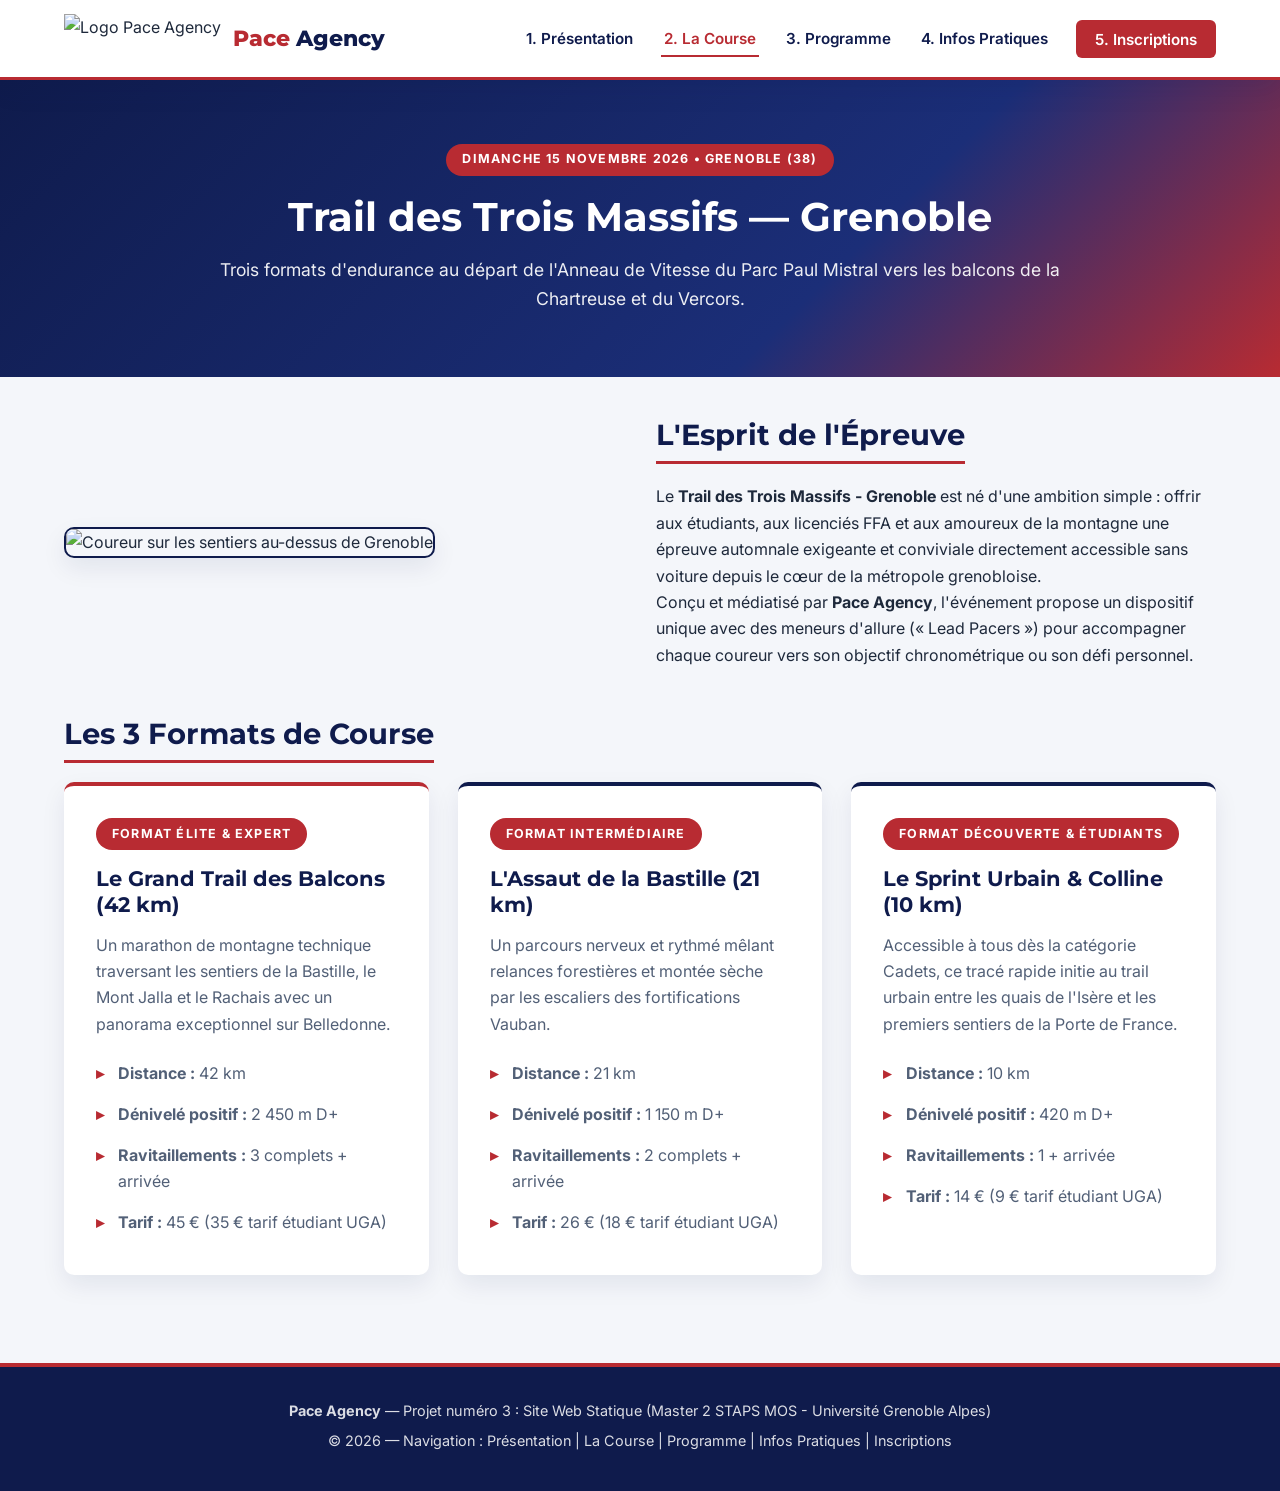
==== evenement.html @ 7b1cb32c "Add files via upload" ====
<!DOCTYPE html>
<html lang="fr">
<head>
    <meta charset="UTF-8">
    <meta name="viewport" content="width=device-width, initial-scale=1.0">
    <title>La Course | Trail des Trois Massifs - Grenoble</title>
    <link rel="stylesheet" href="style.css">
</head>
<body>

    <header class="site-header">
        <nav class="navbar">
            <a href="index.html" class="brand">
                <img src="images/logo-pace.png" alt="Logo Pace Agency" class="brand-logo">
                <span class="brand-title"><span class="brand-pace">Pace</span> <span class="brand-agency">Agency</span></span>
            </a>
            <ul class="nav-links">
                <li><a href="index.html">1. Présentation</a></li>
                <li><a href="evenement.html" class="active">2. La Course</a></li>
                <li><a href="programme.html">3. Programme</a></li>
                <li><a href="infos-pratiques.html">4. Infos Pratiques</a></li>
                <li><a href="inscriptions.html" class="btn-nav">5. Inscriptions</a></li>
            </ul>
        </nav>
    </header>

    <section class="page-hero">
        <div class="hero-container">
            <span class="badge">Dimanche 15 Novembre 2026 • Grenoble (38)</span>
            <h1>Trail des Trois Massifs — Grenoble</h1>
            <p>Trois formats d'endurance au départ de l'Anneau de Vitesse du Parc Paul Mistral vers les balcons de la Chartreuse et du Vercors.</p>
        </div>
    </section>

    <main class="main-container">
        <section class="section-block">
            <div class="grid-2">
                <div>
                    <img src="images/trail-grenoble.jpg" alt="Coureur sur les sentiers au-dessus de Grenoble" class="feature-image">
                </div>
                <div>
                    <h2 class="section-title">L'Esprit de l'Épreuve</h2>
                    <p>Le <strong>Trail des Trois Massifs - Grenoble</strong> est né d'une ambition simple : offrir aux étudiants, aux licenciés FFA et aux amoureux de la montagne une épreuve automnale exigeante et conviviale directement accessible sans voiture depuis le cœur de la métropole grenobloise.</p>
                    <p>Conçu et médiatisé par <strong>Pace Agency</strong>, l'événement propose un dispositif unique avec des meneurs d'allure (« Lead Pacers ») pour accompagner chaque coureur vers son objectif chronométrique ou son défi personnel.</p>
                </div>
            </div>
        </section>

        <section class="section-block">
            <h2 class="section-title">Les 3 Formats de Course</h2>
            <div class="grid-3">
                <article class="card card-accent">
                    <span class="badge">Format Élite & Expert</span>
                    <h3>Le Grand Trail des Balcons (42 km)</h3>
                    <p>Un marathon de montagne technique traversant les sentiers de la Bastille, le Mont Jalla et le Rachais avec un panorama exceptionnel sur Belledonne.</p>
                    <ul class="styled-list">
                        <li><strong>Distance :</strong> 42 km</li>
                        <li><strong>Dénivelé positif :</strong> 2 450 m D+</li>
                        <li><strong>Ravitaillements :</strong> 3 complets + arrivée</li>
                        <li><strong>Tarif :</strong> 45 € (35 € tarif étudiant UGA)</li>
                    </ul>
                </article>

                <article class="card">
                    <span class="badge">Format Intermédiaire</span>
                    <h3>L'Assaut de la Bastille (21 km)</h3>
                    <p>Un parcours nerveux et rythmé mêlant relances forestières et montée sèche par les escaliers des fortifications Vauban.</p>
                    <ul class="styled-list">
                        <li><strong>Distance :</strong> 21 km</li>
                        <li><strong>Dénivelé positif :</strong> 1 150 m D+</li>
                        <li><strong>Ravitaillements :</strong> 2 complets + arrivée</li>
                        <li><strong>Tarif :</strong> 26 € (18 € tarif étudiant UGA)</li>
                    </ul>
                </article>

                <article class="card">
                    <span class="badge">Format Découverte & Étudiants</span>
                    <h3>Le Sprint Urbain & Colline (10 km)</h3>
                    <p>Accessible à tous dès la catégorie Cadets, ce tracé rapide initie au trail urbain entre les quais de l'Isère et les premiers sentiers de la Porte de France.</p>
                    <ul class="styled-list">
                        <li><strong>Distance :</strong> 10 km</li>
                        <li><strong>Dénivelé positif :</strong> 420 m D+</li>
                        <li><strong>Ravitaillements :</strong> 1 + arrivée</li>
                        <li><strong>Tarif :</strong> 14 € (9 € tarif étudiant UGA)</li>
                    </ul>
                </article>
            </div>
        </section>
    </main>

    <footer class="site-footer">
        <p><strong>Pace Agency</strong> — Projet numéro 3 : Site Web Statique (Master 2 STAPS MOS - Université Grenoble Alpes)</p>
        <p>© 2026 — Navigation : <a href="index.html">Présentation</a> | <a href="evenement.html">La Course</a> | <a href="programme.html">Programme</a> | <a href="infos-pratiques.html">Infos Pratiques</a> | <a href="inscriptions.html">Inscriptions</a></p>
    </footer>

</body>
</html>
---- style.css ----
@import url('https://fonts.googleapis.com/css2?family=Inter:wght@300;400;500;600;700&family=Montserrat:wght@600;700;800&display=swap');

:root {
    --bleu-nuit: #0F1B4C;
    --rouge-tartan: #B82B32;
    --rouge-hover: #941F25;
    --gris-fond: #F4F6FA;
    --blanc: #FFFFFF;
    --texte: #1E293B;
    --texte-secondaire: #526077;
    --bordure: #E2E8F0;
    --ombre: 0 10px 25px rgba(15, 27, 76, 0.08);
}

* {
    margin: 0;
    padding: 0;
    box-sizing: border-box;
}

body {
    font-family: 'Inter', sans-serif;
    color: var(--texte);
    background-color: var(--gris-fond);
    line-height: 1.65;
    display: flex;
    flex-direction: column;
    min-height: 100vh;
}

h1, h2, h3, h4 {
    font-family: 'Montserrat', sans-serif;
    color: var(--bleu-nuit);
    line-height: 1.25;
}

a {
    text-decoration: none;
    color: inherit;
    transition: all 0.25s ease;
}

/* ================= EN-TÊTE ET NAVIGATION ================= */
.site-header {
    background-color: var(--blanc);
    border-bottom: 3px solid var(--rouge-tartan);
    box-shadow: var(--ombre);
    position: sticky;
    top: 0;
    z-index: 100;
}

.navbar {
    max-width: 1200px;
    margin: 0 auto;
    padding: 0.9rem 1.5rem;
    display: flex;
    justify-content: space-between;
    align-items: center;
    flex-wrap: wrap;
    gap: 1rem;
}

.brand {
    display: flex;
    align-items: center;
    gap: 12px;
}

.brand-logo {
    height: 48px;
    width: auto;
}

.brand-title {
    font-family: 'Montserrat', sans-serif;
    font-weight: 800;
    font-size: 1.35rem;
}

.brand-pace {
    color: var(--rouge-tartan);
}

.brand-agency {
    color: var(--bleu-nuit);
}

.nav-links {
    list-style: none;
    display: flex;
    gap: 1.5rem;
    align-items: center;
    flex-wrap: wrap;
}

.nav-links a {
    font-weight: 600;
    font-size: 0.95rem;
    color: var(--bleu-nuit);
    padding: 0.4rem 0.2rem;
    border-bottom: 2px solid transparent;
}

.nav-links a:hover,
.nav-links a.active {
    color: var(--rouge-tartan);
    border-bottom-color: var(--rouge-tartan);
}

.nav-links a.btn-nav {
    background-color: var(--rouge-tartan);
    color: var(--blanc);
    padding: 0.6rem 1.2rem;
    border-radius: 6px;
    border-bottom: none;
}

.nav-links a.btn-nav:hover,
.nav-links a.btn-nav.active {
    background-color: var(--bleu-nuit);
    color: var(--blanc);
}

/* ================= BANNIÈRE PRINCIPALE (HERO) ================= */
.page-hero {
    background: linear-gradient(135deg, var(--bleu-nuit) 0%, #1B2E78 65%, var(--rouge-tartan) 100%);
    color: var(--blanc);
    padding: 4rem 1.5rem;
    text-align: center;
}

.hero-container {
    max-width: 900px;
    margin: 0 auto;
}

.badge {
    display: inline-block;
    background-color: var(--rouge-tartan);
    color: var(--blanc);
    font-size: 0.78rem;
    font-weight: 700;
    text-transform: uppercase;
    letter-spacing: 1.2px;
    padding: 0.35rem 1rem;
    border-radius: 50px;
    margin-bottom: 1rem;
}

.page-hero h1 {
    color: var(--blanc);
    font-size: 2.5rem;
    margin-bottom: 0.85rem;
}

.page-hero p {
    font-size: 1.1rem;
    opacity: 0.92;
}

/* ================= CONTENEUR ET SECTIONS ================= */
.main-container {
    max-width: 1200px;
    width: 100%;
    margin: 2.5rem auto;
    padding: 0 1.5rem;
    flex: 1;
}

.section-block {
    margin-bottom: 3rem;
}

.section-title {
    font-size: 1.8rem;
    margin-bottom: 1.2rem;
    padding-bottom: 0.5rem;
    border-bottom: 3px solid var(--rouge-tartan);
    display: inline-block;
}

/* ================= GRILLES ET CARTES ================= */
.grid-2 {
    display: grid;
    grid-template-columns: repeat(auto-fit, minmax(320px, 1fr));
    gap: 2rem;
    align-items: center;
}

.grid-3 {
    display: grid;
    grid-template-columns: repeat(auto-fit, minmax(300px, 1fr));
    gap: 1.8rem;
}

.card {
    background-color: var(--blanc);
    border-radius: 10px;
    padding: 2rem;
    box-shadow: var(--ombre);
    border-top: 4px solid var(--bleu-nuit);
}

.card-accent {
    border-top-color: var(--rouge-tartan);
}

.card h3 {
    font-size: 1.3rem;
    margin-bottom: 0.85rem;
}

.card p {
    color: var(--texte-secondaire);
    margin-bottom: 1rem;
}

.feature-image {
    width: 100%;
    height: 320px;
    object-fit: cover;
    border-radius: 10px;
    box-shadow: var(--ombre);
    border: 2px solid var(--bleu-nuit);
}

/* ================= TABLEAUX (PROGRAMME) ================= */
.schedule-table {
    width: 100%;
    border-collapse: collapse;
    background-color: var(--blanc);
    border-radius: 10px;
    overflow: hidden;
    box-shadow: var(--ombre);
    margin-top: 1rem;
}

.schedule-table th {
    background-color: var(--bleu-nuit);
    color: var(--blanc);
    text-align: left;
    padding: 1rem 1.2rem;
    font-family: 'Montserrat', sans-serif;
    font-size: 0.95rem;
}

.schedule-table td {
    padding: 1rem 1.2rem;
    border-bottom: 1px solid var(--bordure);
    color: var(--texte);
}

.schedule-table tr:nth-child(even) {
    background-color: #F8FAFC;
}

.time-tag {
    font-weight: 700;
    color: var(--rouge-tartan);
    white-space: nowrap;
}

/* ================= LISTES ================= */
.styled-list {
    list-style: none;
    margin-top: 0.8rem;
}

.styled-list li {
    padding: 0.45rem 0;
    padding-left: 1.4rem;
    position: relative;
    color: var(--texte-secondaire);
}

.styled-list li::before {
    content: "▸";
    color: var(--rouge-tartan);
    font-weight: bold;
    position: absolute;
    left: 0;
}

/* ================= FORMULAIRE (INSCRIPTIONS) ================= */
.form-card {
    background-color: var(--blanc);
    padding: 2.5rem;
    border-radius: 10px;
    box-shadow: var(--ombre);
    border-top: 4px solid var(--rouge-tartan);
    max-width: 750px;
    margin: 0 auto;
}

.form-group {
    margin-bottom: 1.3rem;
}

.form-group label {
    display: block;
    font-weight: 600;
    margin-bottom: 0.45rem;
    color: var(--bleu-nuit);
}

.form-control {
    width: 100%;
    padding: 0.8rem 1rem;
    border: 1px solid #CBD5E1;
    border-radius: 6px;
    font-family: 'Inter', sans-serif;
    font-size: 0.95rem;
}

.form-control:focus {
    outline: none;
    border-color: var(--rouge-tartan);
}

.btn-primary {
    display: inline-block;
    background-color: var(--rouge-tartan);
    color: var(--blanc);
    font-family: 'Montserrat', sans-serif;
    font-weight: 700;
    padding: 0.85rem 1.8rem;
    border-radius: 6px;
    border: none;
    cursor: pointer;
}

.btn-primary:hover {
    background-color: var(--rouge-hover);
}

/* ================= PIED DE PAGE ================= */
.site-footer {
    background-color: var(--bleu-nuit);
    color: var(--blanc);
    text-align: center;
    padding: 2rem 1.5rem;
    margin-top: auto;
    border-top: 4px solid var(--rouge-tartan);
    font-size: 0.9rem;
}

.site-footer p {
    opacity: 0.85;
    margin-bottom: 0.4rem;
}
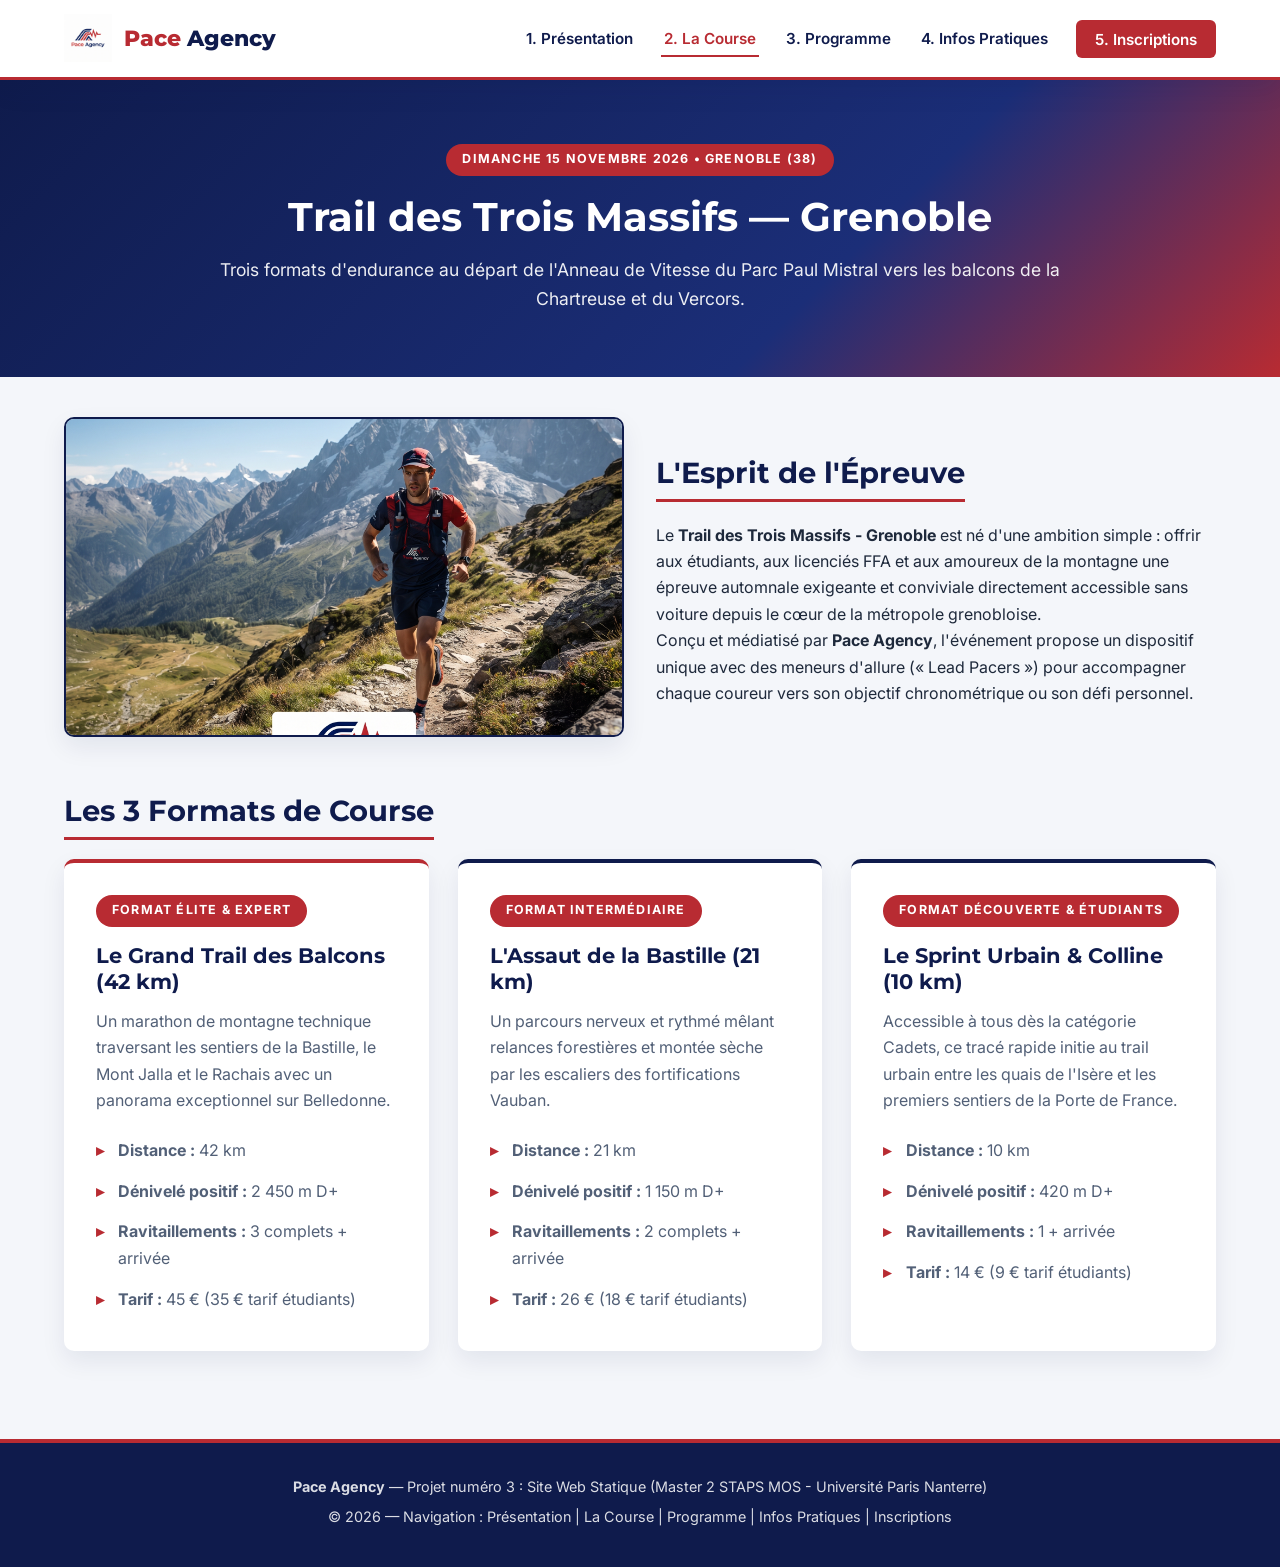
==== commit 459ec3f3: "Add files via upload" ====
--- a/evenement.html
+++ b/evenement.html
@@ -11,7 +11,7 @@
     <header class="site-header">
         <nav class="navbar">
             <a href="index.html" class="brand">
-                <img src="images/logo-pace.png" alt="Logo Pace Agency" class="brand-logo">
+                <img src="logo-pace.jpg" alt="Logo Pace Agency" class="brand-logo">
                 <span class="brand-title"><span class="brand-pace">Pace</span> <span class="brand-agency">Agency</span></span>
             </a>
             <ul class="nav-links">
@@ -36,7 +36,7 @@
         <section class="section-block">
             <div class="grid-2">
                 <div>
-                    <img src="images/trail-grenoble.jpg" alt="Coureur sur les sentiers au-dessus de Grenoble" class="feature-image">
+                    <img src="trail-grenoble.jpg" alt="Coureur sur les sentiers au-dessus de Grenoble" class="feature-image">
                 </div>
                 <div>
                     <h2 class="section-title">L'Esprit de l'Épreuve</h2>
@@ -57,7 +57,7 @@
                         <li><strong>Distance :</strong> 42 km</li>
                         <li><strong>Dénivelé positif :</strong> 2 450 m D+</li>
                         <li><strong>Ravitaillements :</strong> 3 complets + arrivée</li>
-                        <li><strong>Tarif :</strong> 45 € (35 € tarif étudiant UGA)</li>
+                        <li><strong>Tarif :</strong> 45 € (35 € tarif étudiants)</li>
                     </ul>
                 </article>
 
@@ -69,7 +69,7 @@
                         <li><strong>Distance :</strong> 21 km</li>
                         <li><strong>Dénivelé positif :</strong> 1 150 m D+</li>
                         <li><strong>Ravitaillements :</strong> 2 complets + arrivée</li>
-                        <li><strong>Tarif :</strong> 26 € (18 € tarif étudiant UGA)</li>
+                        <li><strong>Tarif :</strong> 26 € (18 € tarif étudiants)</li>
                     </ul>
                 </article>
 
@@ -81,7 +81,7 @@
                         <li><strong>Distance :</strong> 10 km</li>
                         <li><strong>Dénivelé positif :</strong> 420 m D+</li>
                         <li><strong>Ravitaillements :</strong> 1 + arrivée</li>
-                        <li><strong>Tarif :</strong> 14 € (9 € tarif étudiant UGA)</li>
+                        <li><strong>Tarif :</strong> 14 € (9 € tarif étudiants)</li>
                     </ul>
                 </article>
             </div>
@@ -89,7 +89,7 @@
     </main>
 
     <footer class="site-footer">
-        <p><strong>Pace Agency</strong> — Projet numéro 3 : Site Web Statique (Master 2 STAPS MOS - Université Grenoble Alpes)</p>
+        <p><strong>Pace Agency</strong> — Projet numéro 3 : Site Web Statique (Master 2 STAPS MOS - Université Paris Nanterre)</p>
         <p>© 2026 — Navigation : <a href="index.html">Présentation</a> | <a href="evenement.html">La Course</a> | <a href="programme.html">Programme</a> | <a href="infos-pratiques.html">Infos Pratiques</a> | <a href="inscriptions.html">Inscriptions</a></p>
     </footer>
 
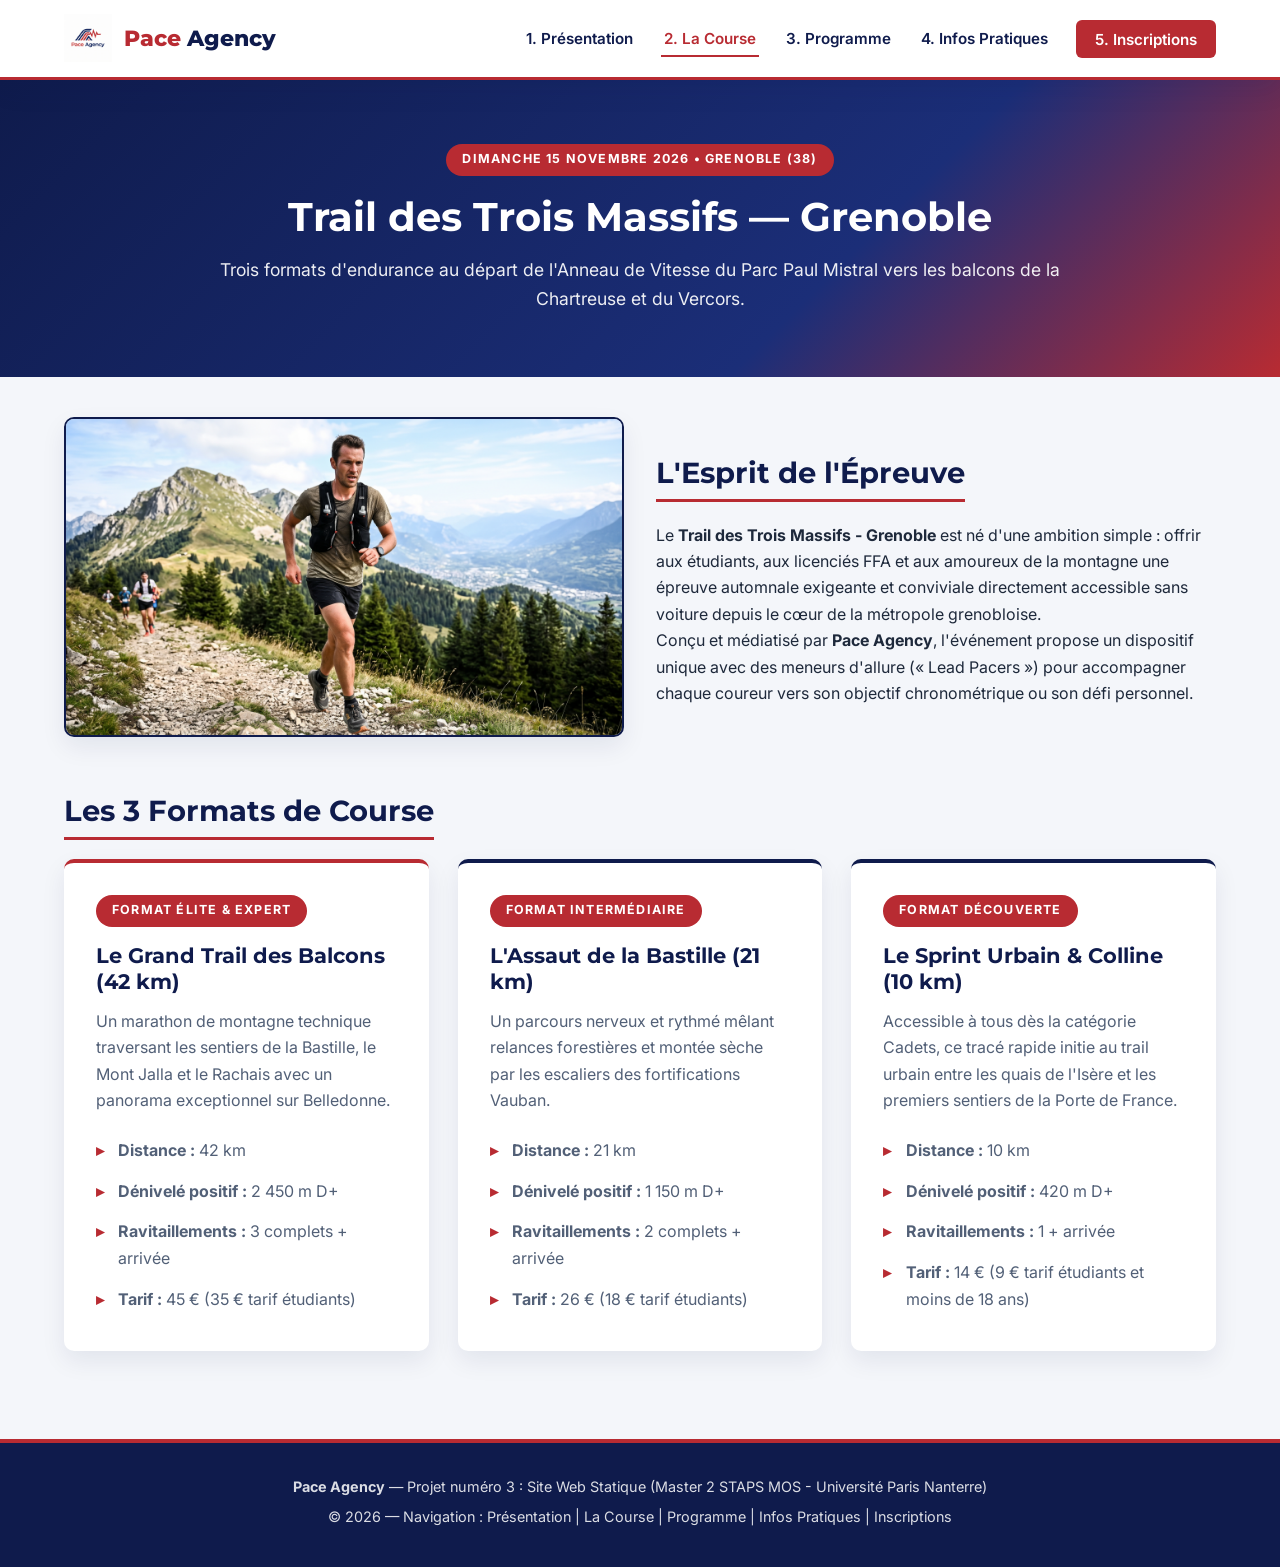
==== commit 177be563: "Add files via upload" ====
--- a/evenement.html
+++ b/evenement.html
@@ -74,14 +74,14 @@
                 </article>
 
                 <article class="card">
-                    <span class="badge">Format Découverte & Étudiants</span>
+                    <span class="badge">Format Découverte</span>
                     <h3>Le Sprint Urbain & Colline (10 km)</h3>
                     <p>Accessible à tous dès la catégorie Cadets, ce tracé rapide initie au trail urbain entre les quais de l'Isère et les premiers sentiers de la Porte de France.</p>
                     <ul class="styled-list">
                         <li><strong>Distance :</strong> 10 km</li>
                         <li><strong>Dénivelé positif :</strong> 420 m D+</li>
                         <li><strong>Ravitaillements :</strong> 1 + arrivée</li>
-                        <li><strong>Tarif :</strong> 14 € (9 € tarif étudiants)</li>
+                        <li><strong>Tarif :</strong> 14 € (9 € tarif étudiants et moins de 18 ans)</li>
                     </ul>
                 </article>
             </div>
